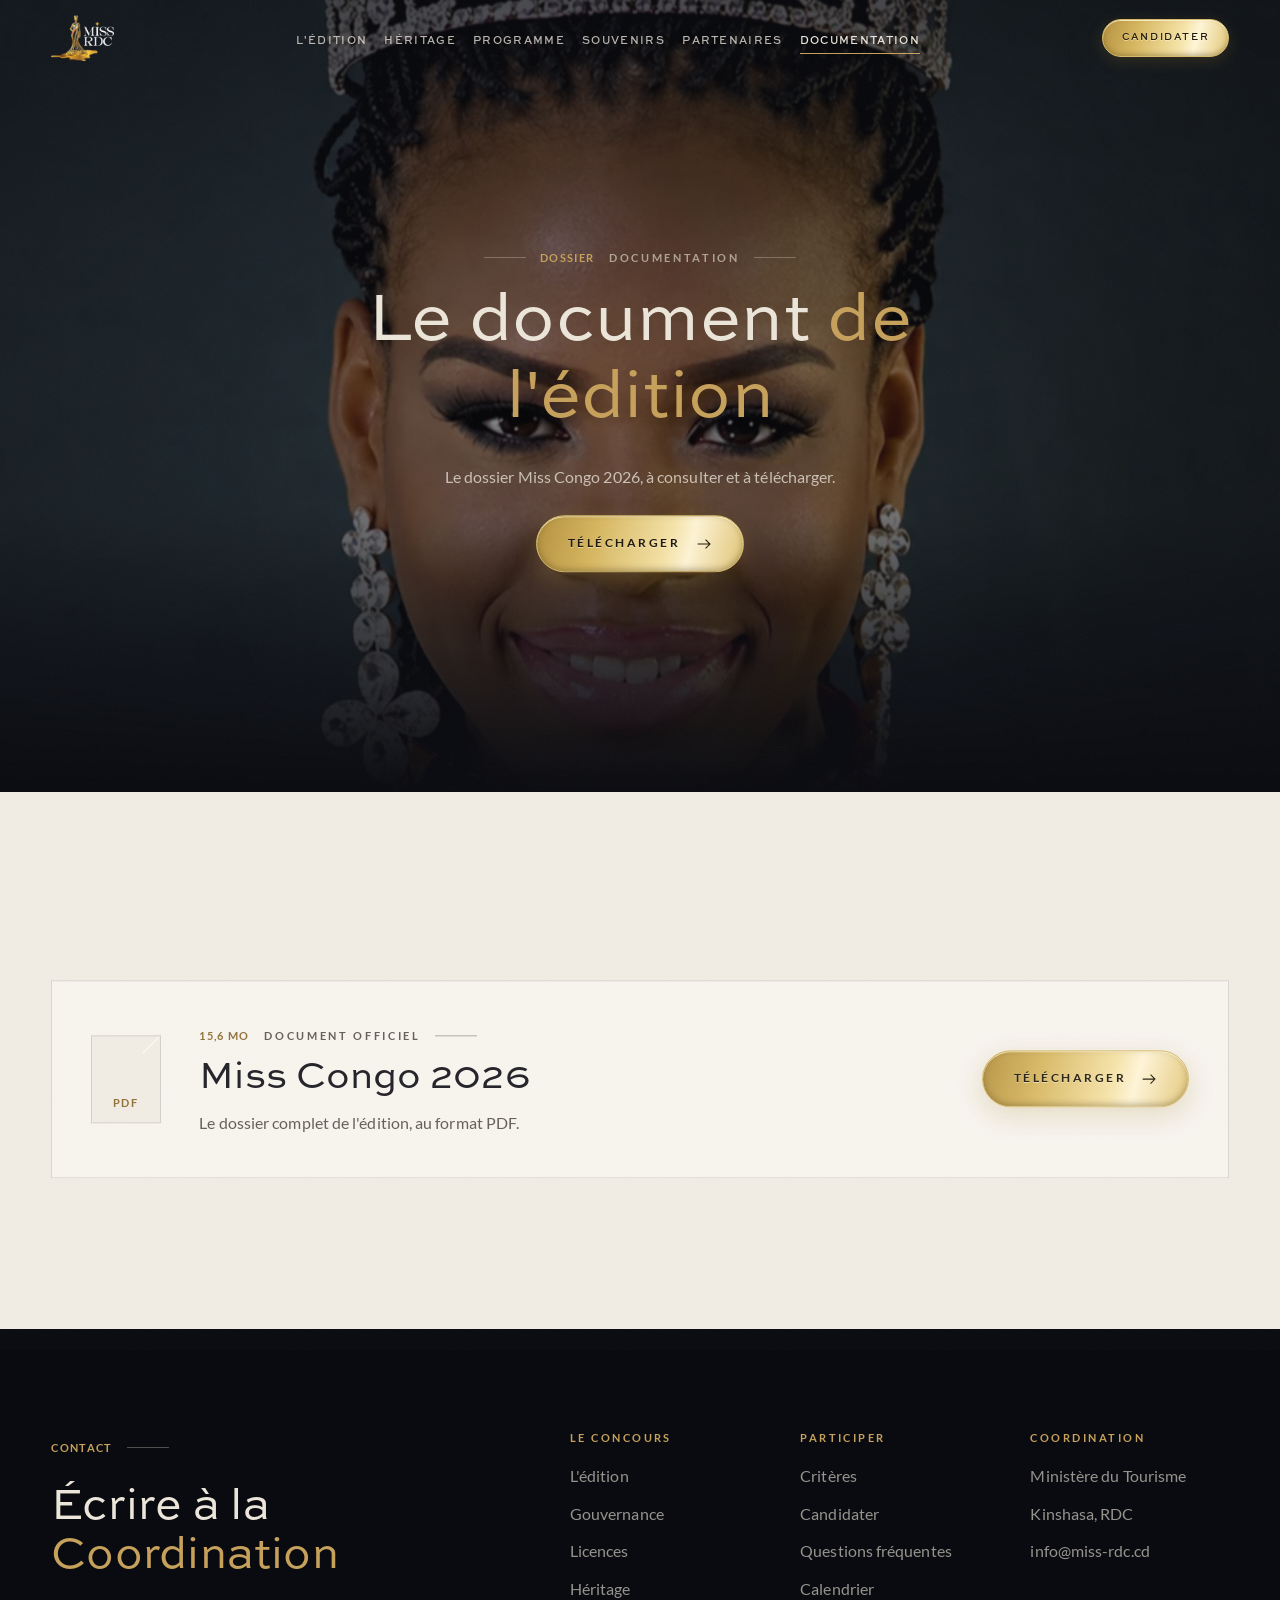
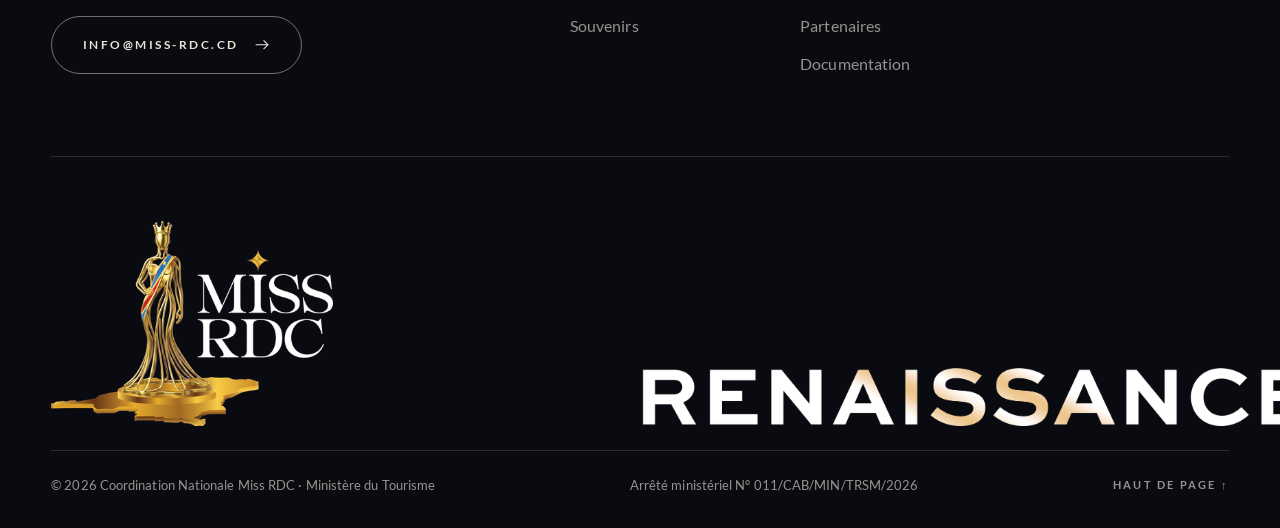
==== documentation.html @ eb457418 "Ajouter le dossier Miss Congo et le portrait de candidature. La page Documentation permet de télécha" ====
<!doctype html>
<html lang="fr">
<head>
<meta charset="utf-8">
<meta name="viewport" content="width=device-width,initial-scale=1">
<title>Documentation · Miss RDC 2026</title>
<meta name="description" content="Télécharger le dossier Miss Congo 2026, document officiel de l'édition.">
<meta name="theme-color" content="#0a0b10">
<link rel="canonical" href="https://miss-rdc.cd/documentation.html">
<meta property="og:type" content="website">
<meta property="og:site_name" content="Miss RDC 2026">
<meta property="og:locale" content="fr_CD">
<meta property="og:title" content="Documentation · Miss RDC 2026">
<meta property="og:description" content="Télécharger le dossier Miss Congo 2026, document officiel de l'édition.">
<meta property="og:url" content="https://miss-rdc.cd/documentation.html">
<meta property="og:image" content="https://miss-rdc.cd/assets/img/og-miss-rdc.jpg">
<meta property="og:image:width" content="1200">
<meta property="og:image:height" content="630">
<meta name="twitter:card" content="summary_large_image">
<link rel="icon" type="image/png" href="assets/img/favicon-64.png">
<link rel="apple-touch-icon" href="assets/img/apple-touch-icon.png">
<link rel="stylesheet" href="assets/css/fonts.css">
<link rel="stylesheet" href="assets/css/main.css">
<script>(function(h){if(matchMedia('(prefers-reduced-motion: reduce)').matches)return;h.classList.add('motion');try{if(sessionStorage.getItem('mrdc-curtain')){sessionStorage.removeItem('mrdc-curtain');h.classList.add('is-arriving')}}catch(e){}setTimeout(function(){if(!window.__mrdcReady)h.classList.remove('motion','is-arriving')},2000)})(document.documentElement)</script>
</head>
<body class="page-documentation">
<a class="skip" href="#main">Aller au contenu</a>
<header class="nav">
  <div class="wrap nav-in">
    <a class="brand" href="index.html" aria-label="Miss RDC, accueil"><img src="assets/img/logo-nav.png" alt="Miss RDC" width="164" height="120"></a>
    <nav aria-label="Navigation principale">
      <ul class="menu">
        <li><a href="edition.html">L'édition</a></li>
        <li><a href="heritage.html">Héritage</a></li>
        <li><a href="programme.html">Programme</a></li>
        <li><a href="souvenir.html">Souvenirs</a></li>
        <li><a href="partenaires.html">Partenaires</a></li>
        <li><a href="documentation.html" aria-current="page">Documentation</a></li>
      </ul>
    </nav>
    <a class="btn btn--gold nav-cta" href="participer.html" data-magnetic>Candidater</a>
    <button class="burger" type="button" aria-label="Ouvrir le menu" aria-expanded="false" aria-controls="drawer"><span></span><span></span></button>
  </div>
</header>
<div class="drawer" id="drawer" aria-hidden="true">
  <ol>
    <li><a href="index.html">Accueil</a></li>
    <li><a href="edition.html">L'édition</a></li>
    <li><a href="heritage.html">Héritage</a></li>
    <li><a href="programme.html">Programme</a></li>
    <li><a href="souvenir.html">Souvenirs</a></li>
    <li><a href="partenaires.html">Partenaires</a></li>
    <li><a href="documentation.html" aria-current="page">Documentation</a></li>
    <li><a href="participer.html">Candidater</a></li>
  </ol>
  <div class="drawer-foot"><span>Coordination Nationale Miss RDC</span><a href="mailto:info@miss-rdc.cd">info@miss-rdc.cd</a></div>
</div>
<div class="curtain" aria-hidden="true"></div>
<main id="main">

<section class="page-hero">
  <div class="page-hero-media" aria-hidden="true">
    <img src="assets/img/doc/miss-couronnee.webp" alt="" width="930" height="922" fetchpriority="high">
  </div>
  <div class="wrap page-hero-body">
    <p class="label" data-hero><b>Dossier</b> Documentation</p>
    <h1 class="h1" data-split="hero">Le document <em>de l'édition</em></h1>
    <div class="page-hero-foot">
      <p class="lead" data-hero>Le dossier Miss Congo 2026, à consulter et à télécharger.</p>
      <a class="btn btn--gold" href="assets/docs/miss-congo-2026.pdf" download="MISS_CONGO_2026.pdf" data-hero data-magnetic data-arrow>Télécharger</a>
    </div>
  </div>
</section>

<section class="section theme-ivory" aria-label="Document à télécharger">
  <div class="wrap">
    <article class="doc-panel" data-reveal>
      <span class="doc-mark">PDF</span>
      <div>
        <p class="label"><b>15,6 Mo</b> Document officiel</p>
        <h2>Miss Congo 2026</h2>
        <p>Le dossier complet de l'édition, au format PDF.</p>
      </div>
      <a class="btn btn--gold" href="assets/docs/miss-congo-2026.pdf" download="MISS_CONGO_2026.pdf" data-magnetic data-arrow>Télécharger</a>
    </article>
  </div>
</section>

</main>
<footer class="foot">
  <div class="wrap">
    <div class="foot-top">
      <div>
        <p class="label"><b>Contact</b></p>
        <h2 class="h2" style="margin-top:1.4rem">Écrire à la <em>Coordination</em></h2>
        <div class="btns" style="margin-top:2.2rem"><a class="btn btn--light" href="mailto:info@miss-rdc.cd" data-magnetic data-arrow>info@miss-rdc.cd</a></div>
      </div>
      <div class="foot-cols">
        <div>
          <h4>Le concours</h4>
          <ul>
            <li><a href="edition.html">L'édition</a></li>
            <li><a href="edition.html#gouvernance">Gouvernance</a></li>
            <li><a href="edition.html#licences">Licences</a></li>
            <li><a href="heritage.html">Héritage</a></li>
            <li><a href="souvenir.html">Souvenirs</a></li>
          </ul>
        </div>
        <div>
          <h4>Participer</h4>
          <ul>
            <li><a href="participer.html#criteres">Critères</a></li>
            <li><a href="participer.html#formulaire">Candidater</a></li>
            <li><a href="participer.html#faq">Questions fréquentes</a></li>
            <li><a href="programme.html#calendrier">Calendrier</a></li>
            <li><a href="partenaires.html">Partenaires</a></li>
            <li><a href="documentation.html" aria-current="page">Documentation</a></li>
          </ul>
        </div>
        <div>
          <h4>Coordination</h4>
          <ul>
            <li>Ministère du Tourisme</li>
            <li>Kinshasa, RDC</li>
            <li><a href="mailto:info@miss-rdc.cd">info@miss-rdc.cd</a></li>
          </ul>
        </div>
      </div>
    </div>
    <div class="foot-mark">
      <img src="assets/img/logo-footer.png" alt="Miss RDC" width="411" height="300" loading="lazy">
      <img class="foot-word" src="assets/img/renaissance-footer.webp" alt="Renaissance" width="1800" height="157" loading="lazy">
    </div>
    <div class="fine">
      <span>© 2026 Coordination Nationale Miss RDC · Ministère du Tourisme</span>
      <span>Arrêté ministériel N° 011/CAB/MIN/TRSM/2026</span>
      <button class="to-top" type="button" data-top>Haut de page ↑</button>
    </div>
  </div>
</footer>
<script src="assets/vendor/gsap.min.js"></script>
<script src="assets/vendor/ScrollTrigger.min.js"></script>
<script src="assets/vendor/SplitText.min.js"></script>
<script src="assets/vendor/lenis.min.js"></script>
<script src="assets/js/main.js"></script>
</body>
</html>
---- assets/css/fonts.css ----
/* Cinzel, Cinzel Decorative et Sweet Sans Pro (menu) et Lato, intégrées en base64 pour fonctionner aussi en ouverture locale (file://).
   Fichiers sources : assets/fonts/*.woff2 */
@font-face { font-family: "Cinzel"; src: url("[data-uri]") format("woff2"); font-weight: 400; font-style: normal; font-display: swap; }
@font-face { font-family: "Cinzel"; src: url("[data-uri]") format("woff2"); font-weight: 700; font-style: normal; font-display: swap; }
@font-face { font-family: "Cinzel Decorative"; src: url("[data-uri]") format("woff2"); font-weight: 400; font-style: normal; font-display: swap; }
@font-face { font-family: "Sweet Sans Pro"; src: url("[data-uri]") format("woff2"); font-weight: 400; font-style: normal; font-display: swap; }
@font-face { font-family: "Sweet Sans Pro"; src: url("[data-uri]") format("woff2"); font-weight: 500; font-style: normal; font-display: swap; }
@font-face { font-family: "Lato"; src: url("[data-uri]") format("woff2"); font-weight: 400; font-style: normal; font-display: swap; }
@font-face { font-family: "Lato"; src: url("[data-uri]") format("woff2"); font-weight: 700; font-style: normal; font-display: swap; }
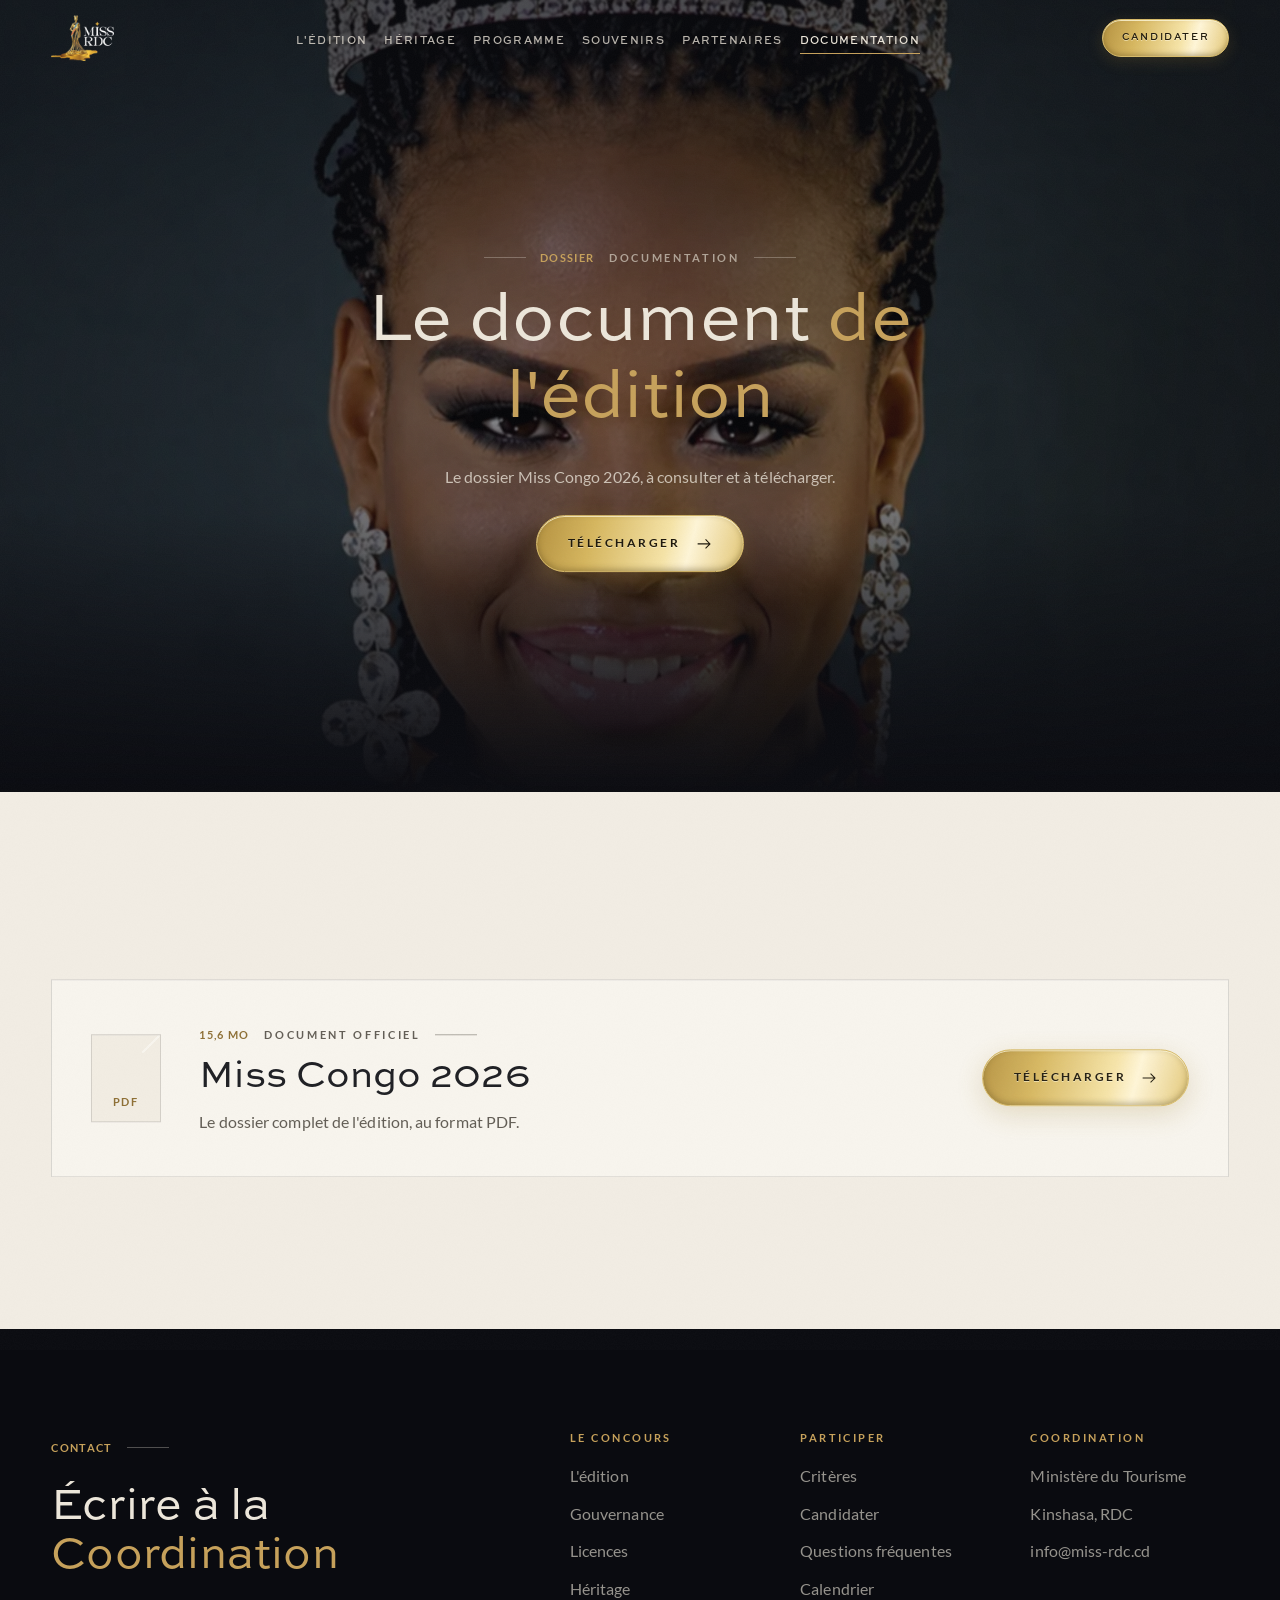
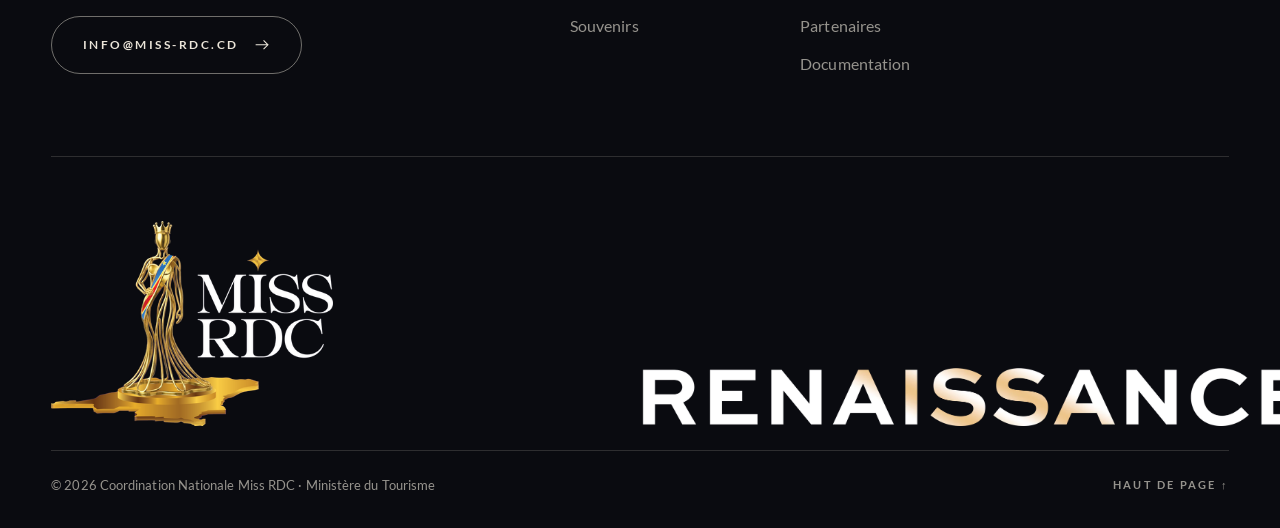
==== commit 8f35aa6f: "Mettre à jour l'accueil et brancher les candidatures sur le bot. Co-authored-by: Cursor <cursoragent" ====
--- a/documentation.html
+++ b/documentation.html
@@ -133,7 +133,6 @@
     </div>
     <div class="fine">
       <span>© 2026 Coordination Nationale Miss RDC · Ministère du Tourisme</span>
-      <span>Arrêté ministériel N° 011/CAB/MIN/TRSM/2026</span>
       <button class="to-top" type="button" data-top>Haut de page ↑</button>
     </div>
   </div>
--- a/assets/css/main.css
+++ b/assets/css/main.css
@@ -706,6 +706,7 @@
 .form .check label { font-size: .95rem; color: var(--mute); }
 .help { font-size: var(--fs-small); color: var(--mute); }
 .msg { grid-column: 1 / -1; padding: 1.2rem 1.4rem; border-left: 2px solid var(--gold-deep); background: rgba(198, 161, 91, .1); }
+.msg.is-error { border-left-color: #8a3a32; background: rgba(138, 58, 50, .08); }
 
 .video-source { display: inline-flex; padding: .3rem; border: 1px solid var(--line); border-radius: 999px; width: max-content; }
 .video-source-btn { padding: .75rem 1.3rem; border: 0; border-radius: 999px; background: transparent; font: 700 .7rem/1 var(--sans); letter-spacing: .16em; text-transform: uppercase; color: var(--mute); transition: background-color .4s, color .4s; }
@@ -1058,26 +1059,22 @@
 @media (max-width: 1000px) { .journey-grid { grid-template-columns: repeat(2, 1fr); row-gap: 3.5rem; } .journey-grid::before { display: none; } }
 @media (max-width: 560px) { .journey-grid { grid-template-columns: 1fr; } }
 
-/* ---------- Couronne Amani ---------- */
+/* ---------- Couronne Madini Amani ---------- */
 .crown { background: var(--night); }
 .crown-bg { position: absolute; inset: 0; }
-.crown-bg img { width: 100%; height: 100%; object-fit: cover; object-position: 50% 45%; }
-.crown-bg::after { content: ""; position: absolute; inset: 0; background: linear-gradient(180deg, var(--night) 0%, rgba(10, 11, 16, .15) 22%, rgba(10, 11, 16, .1) 60%, var(--night) 100%); }
+.crown-bg img { width: 100%; height: 100%; object-fit: cover; object-position: 50% 78%; }
+.crown-bg::after { content: ""; position: absolute; inset: 0; background: linear-gradient(180deg, var(--night) 0%, rgba(10, 11, 16, .28) 14%, rgba(10, 11, 16, .08) 48%, rgba(10, 11, 16, .45) 100%); }
 .crown-stage { flex-direction: column; gap: clamp(1rem, 3vh, 2.2rem); display: flex; align-items: center; justify-content: center; }
 .crown-img { width: min(46vw, 560px); }
 .crown-glow { top: 50%; left: 50%; transform: translate(-50%, -60%); }
-.crown-name { position: relative; z-index: 3; display: flex; flex-direction: column; align-items: center; gap: .5rem; margin: 0; text-align: center; }
+.crown-name { position: relative; z-index: 3; display: flex; flex-direction: column; align-items: center; gap: .5rem; margin: 0; padding-inline: 1rem; text-align: center; max-width: 100%; }
 .crown-name span { font: 500 .78rem/1 var(--sweet); letter-spacing: .42em; text-transform: uppercase; color: rgba(236, 230, 218, .82); }
-.crown-name b {
-  font: 400 clamp(3.2rem, 8vw, 7.5rem)/1 "Cinzel Decorative", var(--cinzel); letter-spacing: .04em;
-  background: linear-gradient(175deg, #fff3d6 0%, #f7cf86 24%, #e9973c 46%, #b8561a 62%, #f2b863 80%, #8a360f 100%);
-  -webkit-background-clip: text; background-clip: text; color: transparent; -webkit-text-fill-color: transparent;
-  filter: drop-shadow(0 6px 24px rgba(233, 151, 60, .35));
-}
+.crown-name img { width: min(92vw, 720px); height: auto; filter: drop-shadow(0 10px 28px rgba(0, 0, 0, .55)); }
 
 /* ---------- Voix officielles ---------- */
 .voices { overflow: hidden; }
 .voice-lead { display: grid; grid-template-columns: minmax(0, 5fr) minmax(0, 7fr); align-items: center; gap: clamp(2rem, 5vw, 6rem); }
+.voice-lead + .voice-lead { margin-top: clamp(4rem, 8vw, 7rem); padding-top: clamp(3rem, 6vw, 5rem); border-top: 1px solid var(--on-dark-line); }
 .voice-lead-img { position: relative; margin: 0; }
 .voice-lead-img img { width: 100%; height: auto; -webkit-mask-image: linear-gradient(#000 70%, transparent), linear-gradient(90deg, transparent, #000 15%, #000 85%, transparent); -webkit-mask-composite: source-in; mask-image: linear-gradient(#000 70%, transparent); }
 .voice-kicker { font: 500 .72rem/1.5 var(--sweet); letter-spacing: .24em; text-transform: uppercase; color: var(--gold); }
@@ -1218,6 +1215,7 @@
   .page-hero .label::before, .legacy-heading .label::before, .memory-intro .label::before { display: none; }
 }
 .page-participer .page-hero-media img { object-position: 50% 18%; }
+.page-programme .page-hero-media img { object-position: 50% 42%; }
 .page-participer .voice-grid .media img { object-position: 70% 40%; }
 .voice-sign .tricolor { flex: none; }
 @media (max-width: 640px) { .voice-sign { align-items: flex-start; } .voice-sign .tricolor { width: 36px; margin-top: .7rem; } }
